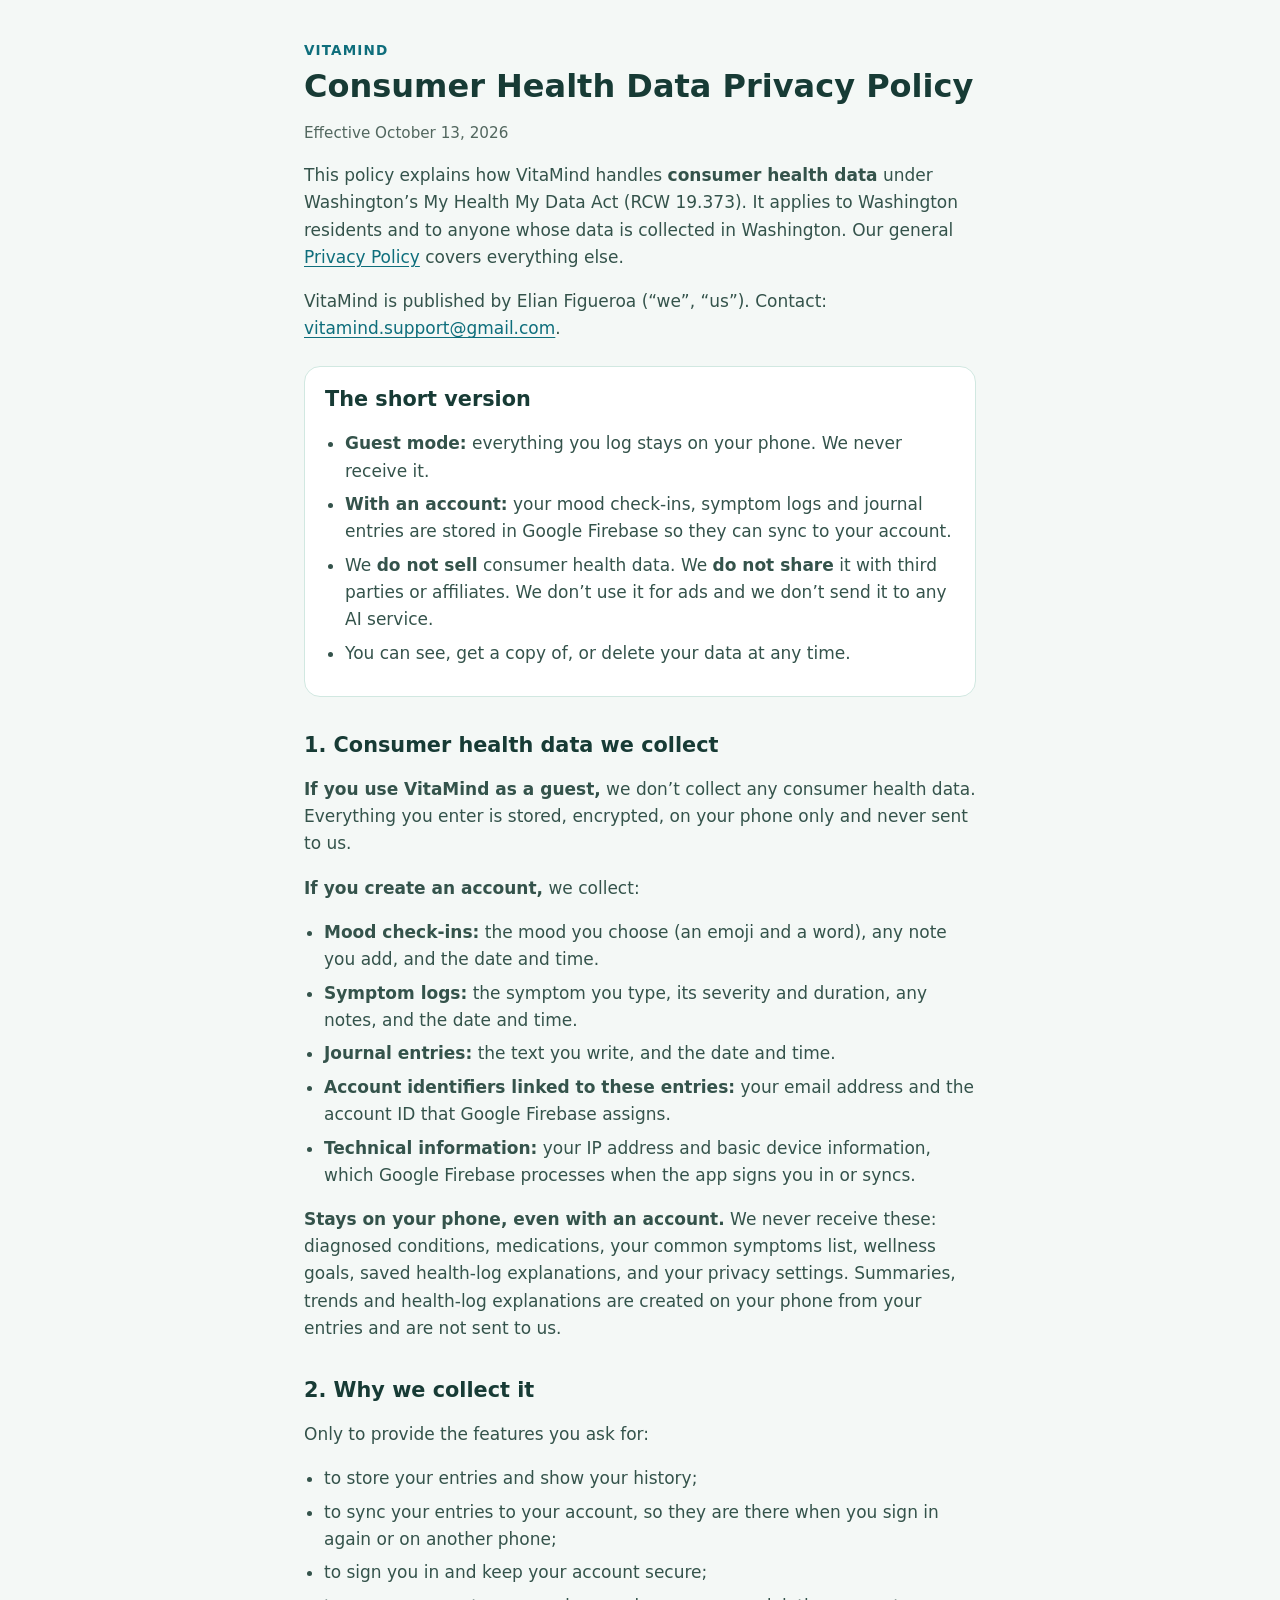
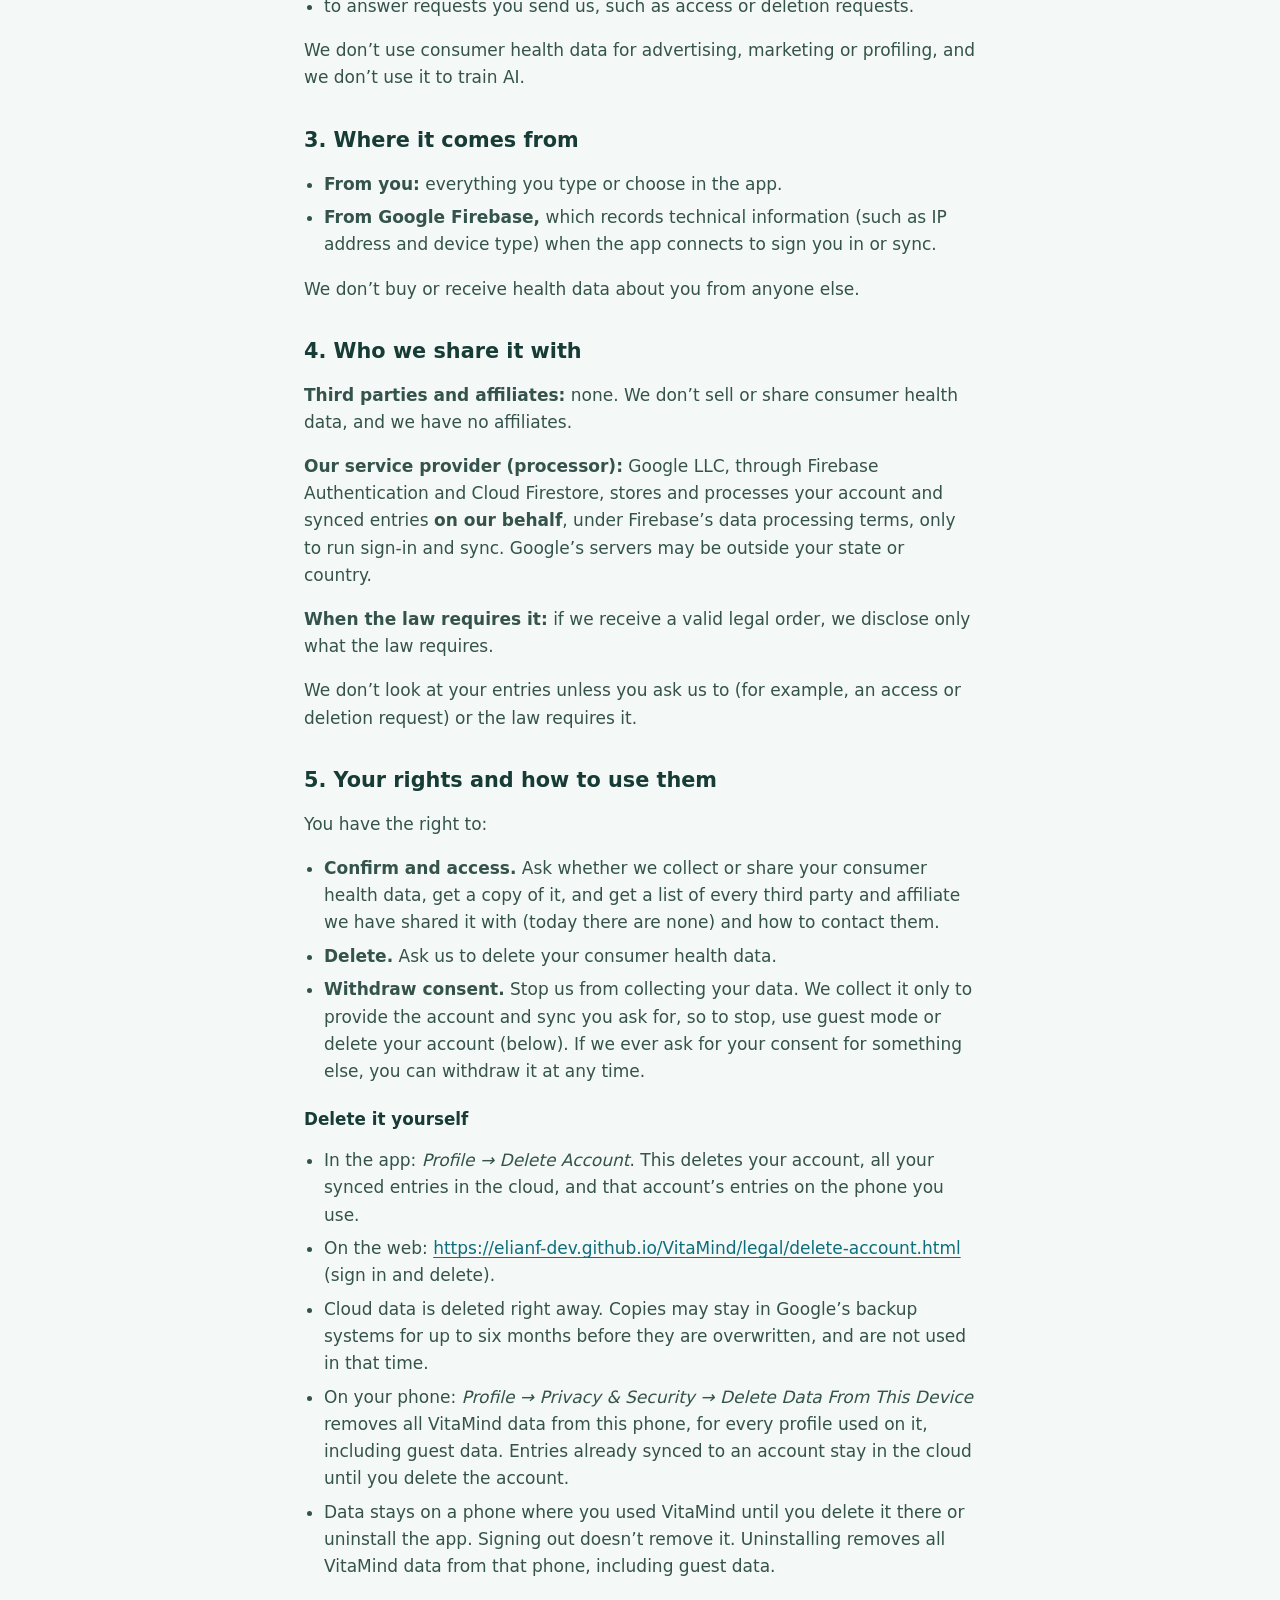
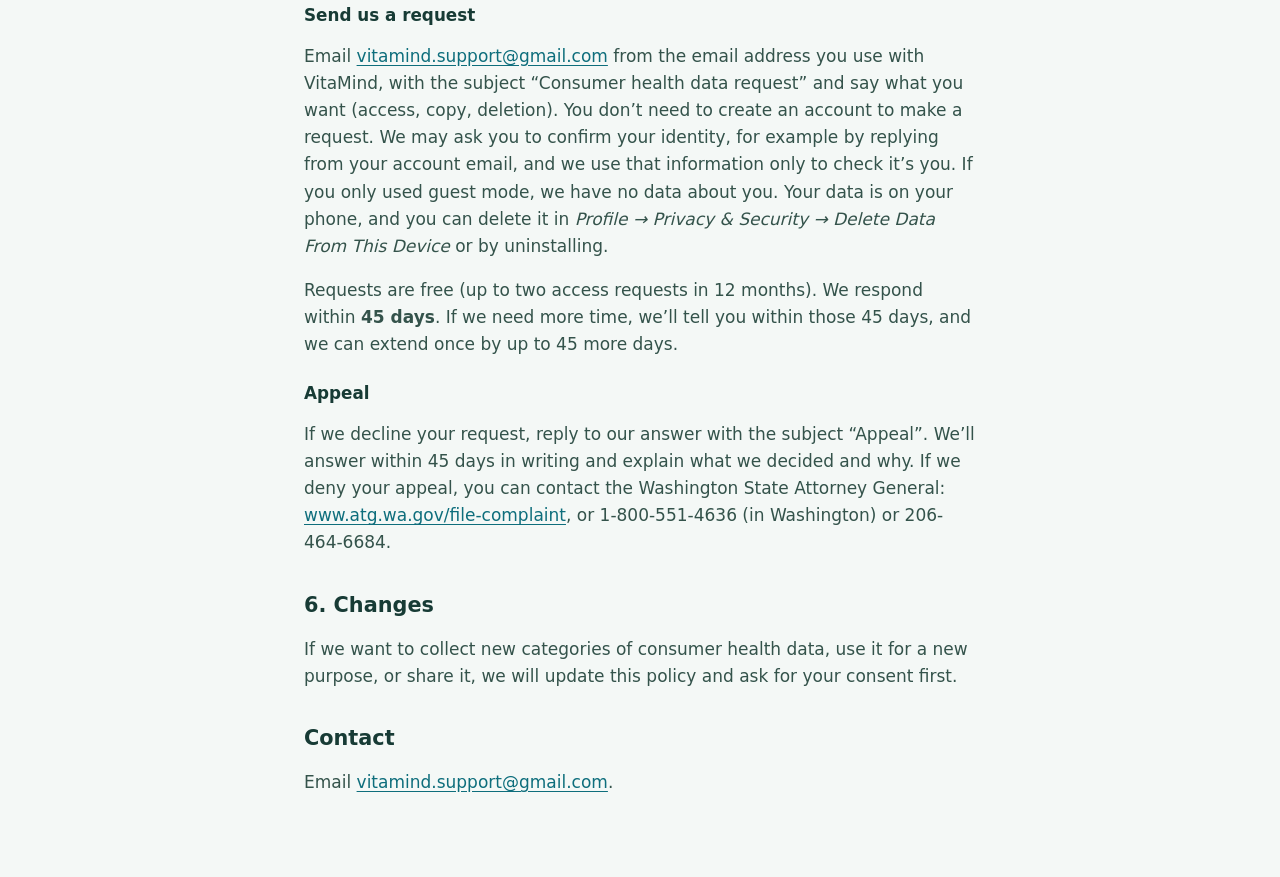
==== docs/legal/consumer-health-data.html @ d3dfd9f3 "Publish the consumer health data policy and a policy homepage Adds docs/legal/consumer-health-data.h" ====
<!doctype html>
<html lang="en">
<head>
<meta charset="utf-8">
<meta name="viewport" content="width=device-width, initial-scale=1">
<title>VitaMind Consumer Health Data Privacy Policy</title>
<meta name="description" content="How the VitaMind wellness app handles consumer health data under Washington’s My Health My Data Act.">
<link rel="stylesheet" href="legal.css">
</head>
<body>
<main>
<p class="eyebrow">VitaMind</p>
<h1>Consumer Health Data Privacy Policy</h1>
<p class="meta">Effective October 13, 2026</p>

<p>This policy explains how VitaMind handles <strong>consumer health data</strong> under Washington’s My Health My Data Act (RCW 19.373). It applies to Washington residents and to anyone whose data is collected in Washington. Our general <a href="privacy.html">Privacy Policy</a> covers everything else.</p>
<p>VitaMind is published by Elian Figueroa (“we”, “us”). Contact: <a href="mailto:vitamind.support@gmail.com">vitamind.support@gmail.com</a>.</p>

<section class="summary" aria-labelledby="summary-heading">
<h2 id="summary-heading">The short version</h2>
<ul>
<li><strong>Guest mode:</strong> everything you log stays on your phone. We never receive it.</li>
<li><strong>With an account:</strong> your mood check-ins, symptom logs and journal entries are stored in Google Firebase so they can sync to your account.</li>
<li>We <strong>do not sell</strong> consumer health data. We <strong>do not share</strong> it with third parties or affiliates. We don’t use it for ads and we don’t send it to any AI service.</li>
<li>You can see, get a copy of, or delete your data at any time.</li>
</ul>
</section>

<h2>1. Consumer health data we collect</h2>
<p><strong>If you use VitaMind as a guest,</strong> we don’t collect any consumer health data. Everything you enter is stored, encrypted, on your phone only and never sent to us.</p>
<p><strong>If you create an account,</strong> we collect:</p>
<ul>
<li><strong>Mood check-ins:</strong> the mood you choose (an emoji and a word), any note you add, and the date and time.</li>
<li><strong>Symptom logs:</strong> the symptom you type, its severity and duration, any notes, and the date and time.</li>
<li><strong>Journal entries:</strong> the text you write, and the date and time.</li>
<li><strong>Account identifiers linked to these entries:</strong> your email address and the account ID that Google Firebase assigns.</li>
<li><strong>Technical information:</strong> your IP address and basic device information, which Google Firebase processes when the app signs you in or syncs.</li>
</ul>
<p><strong>Stays on your phone, even with an account.</strong> We never receive these: diagnosed conditions, medications, your common symptoms list, wellness goals, saved health-log explanations, and your privacy settings. Summaries, trends and health-log explanations are created on your phone from your entries and are not sent to us.</p>

<h2>2. Why we collect it</h2>
<p>Only to provide the features you ask for:</p>
<ul>
<li>to store your entries and show your history;</li>
<li>to sync your entries to your account, so they are there when you sign in again or on another phone;</li>
<li>to sign you in and keep your account secure;</li>
<li>to answer requests you send us, such as access or deletion requests.</li>
</ul>
<p>We don’t use consumer health data for advertising, marketing or profiling, and we don’t use it to train AI.</p>

<h2>3. Where it comes from</h2>
<ul>
<li><strong>From you:</strong> everything you type or choose in the app.</li>
<li><strong>From Google Firebase,</strong> which records technical information (such as IP address and device type) when the app connects to sign you in or sync.</li>
</ul>
<p>We don’t buy or receive health data about you from anyone else.</p>

<h2>4. Who we share it with</h2>
<p><strong>Third parties and affiliates:</strong> none. We don’t sell or share consumer health data, and we have no affiliates.</p>
<p><strong>Our service provider (processor):</strong> Google LLC, through Firebase Authentication and Cloud Firestore, stores and processes your account and synced entries <strong>on our behalf</strong>, under Firebase’s data processing terms, only to run sign-in and sync. Google’s servers may be outside your state or country.</p>
<p><strong>When the law requires it:</strong> if we receive a valid legal order, we disclose only what the law requires.</p>
<p>We don’t look at your entries unless you ask us to (for example, an access or deletion request) or the law requires it.</p>

<h2>5. Your rights and how to use them</h2>
<p>You have the right to:</p>
<ul>
<li><strong>Confirm and access.</strong> Ask whether we collect or share your consumer health data, get a copy of it, and get a list of every third party and affiliate we have shared it with (today there are none) and how to contact them.</li>
<li><strong>Delete.</strong> Ask us to delete your consumer health data.</li>
<li><strong>Withdraw consent.</strong> Stop us from collecting your data. We collect it only to provide the account and sync you ask for, so to stop, use guest mode or delete your account (below). If we ever ask for your consent for something else, you can withdraw it at any time.</li>
</ul>

<h3>Delete it yourself</h3>
<ul>
<li>In the app: <em>Profile → Delete Account</em>. This deletes your account, all your synced entries in the cloud, and that account’s entries on the phone you use.</li>
<li>On the web: <a href="delete-account.html">https://elianf-dev.github.io/VitaMind/legal/delete-account.html</a> (sign in and delete).</li>
<li>Cloud data is deleted right away. Copies may stay in Google’s backup systems for up to six months before they are overwritten, and are not used in that time.</li>
<li>On your phone: <em>Profile → Privacy &amp; Security → Delete Data From This Device</em> removes all VitaMind data from this phone, for every profile used on it, including guest data. Entries already synced to an account stay in the cloud until you delete the account.</li>
<li>Data stays on a phone where you used VitaMind until you delete it there or uninstall the app. Signing out doesn’t remove it. Uninstalling removes all VitaMind data from that phone, including guest data.</li>
</ul>

<h3>Send us a request</h3>
<p>Email <a href="mailto:vitamind.support@gmail.com?subject=Consumer%20health%20data%20request">vitamind.support@gmail.com</a> from the email address you use with VitaMind, with the subject “Consumer health data request” and say what you want (access, copy, deletion). You don’t need to create an account to make a request. We may ask you to confirm your identity, for example by replying from your account email, and we use that information only to check it’s you. If you only used guest mode, we have no data about you. Your data is on your phone, and you can delete it in <em>Profile → Privacy &amp; Security → Delete Data From This Device</em> or by uninstalling.</p>
<p>Requests are free (up to two access requests in 12 months). We respond within <strong>45 days</strong>. If we need more time, we’ll tell you within those 45 days, and we can extend once by up to 45 more days.</p>

<h3>Appeal</h3>
<p>If we decline your request, reply to our answer with the subject “Appeal”. We’ll answer within 45 days in writing and explain what we decided and why. If we deny your appeal, you can contact the Washington State Attorney General: <a href="https://www.atg.wa.gov/file-complaint">www.atg.wa.gov/file-complaint</a>, or 1-800-551-4636 (in Washington) or 206-464-6684.</p>

<h2>6. Changes</h2>
<p>If we want to collect new categories of consumer health data, use it for a new purpose, or share it, we will update this policy and ask for your consent first.</p>

<h2>Contact</h2>
<p>Email <a href="mailto:vitamind.support@gmail.com">vitamind.support@gmail.com</a>.</p>
</main>
</body>
</html>
---- docs/legal/legal.css ----
/* Shared styles for VitaMind's public legal pages. Colors follow the app's
   Deep Teal palette and pass WCAG AA in both light and dark mode. */
:root {
  --bg: #f4f8f6;
  --surface: #ffffff;
  --text: #173b35;
  --body: #34534b;
  --muted: #52675f;
  --accent: #0e6e7c;
  --accent-ink: #ffffff;
  --border: #d1e8e1;
  --danger: #a8423c;
  --danger-ink: #ffffff;
  --danger-text: #9b3a35;
  color-scheme: light dark;
}

@media (prefers-color-scheme: dark) {
  :root {
    --bg: #101a18;
    --surface: #182523;
    --text: #e6f0ed;
    --body: #c9d8d4;
    --muted: #a3b8b2;
    --accent: #7fcbd3;
    --accent-ink: #0b2a2e;
    --border: #2a3c38;
    --danger: #f2a49e;
    --danger-ink: #3a0e0b;
    --danger-text: #f6b5af;
  }
}

* {
  box-sizing: border-box;
}

body {
  margin: 0;
  background: var(--bg);
  color: var(--body);
  font: 17px/1.6 system-ui, -apple-system, "Segoe UI", Roboto, sans-serif;
}

main {
  max-width: 44rem;
  margin: 0 auto;
  padding: 2.5rem 1rem 4rem;
}

h1,
h2,
h3 {
  color: var(--text);
  line-height: 1.25;
}

h1 {
  font-size: 2rem;
  margin: 0.25rem 0 0.5rem;
}

h2 {
  font-size: 1.3rem;
  margin: 2.25rem 0 0.5rem;
}

h3 {
  font-size: 1.05rem;
  margin: 1.5rem 0 0.25rem;
}

a {
  color: var(--accent);
  text-underline-offset: 0.15em;
}

a:focus-visible {
  outline: 3px solid var(--accent);
  outline-offset: 2px;
  border-radius: 4px;
}

ul,
ol {
  padding-left: 1.25rem;
}

li + li {
  margin-top: 0.4rem;
}

.eyebrow {
  margin: 0;
  color: var(--accent);
  font-size: 0.85rem;
  font-weight: 700;
  letter-spacing: 0.08em;
  text-transform: uppercase;
}

.meta {
  color: var(--muted);
  font-size: 0.95rem;
}

.lede {
  font-size: 1.1rem;
}

.summary {
  margin: 1.5rem 0;
  padding: 0.25rem 1.25rem 0.75rem;
  background: var(--surface);
  border: 1px solid var(--border);
  border-radius: 16px;
}

.summary h2 {
  margin-top: 1rem;
}

.button {
  display: inline-block;
  padding: 0.75rem 1.4rem;
  border-radius: 999px;
  background: var(--accent);
  color: var(--accent-ink);
  font-weight: 700;
  text-decoration: none;
}

.button:hover {
  filter: brightness(1.08);
}

/* Account deletion form */
form {
  display: grid;
  gap: 0.35rem;
  margin-top: 1rem;
}

label {
  color: var(--text);
  font-weight: 600;
  margin-top: 0.5rem;
}

input[type="email"],
input[type="password"] {
  width: 100%;
  padding: 0.7rem 0.85rem;
  border: 1.5px solid var(--muted);
  border-radius: 10px;
  background: var(--bg);
  color: var(--text);
  font: inherit;
}

input:focus-visible,
button:focus-visible {
  outline: 3px solid var(--accent);
  outline-offset: 2px;
}

label.check {
  display: flex;
  gap: 0.6rem;
  align-items: flex-start;
  font-weight: 400;
  color: var(--body);
}

label.check input {
  width: 1.25rem;
  height: 1.25rem;
  margin-top: 0.2rem;
  flex: none;
  accent-color: var(--accent);
}

.actions {
  display: flex;
  flex-wrap: wrap;
  gap: 0.75rem 1.25rem;
  align-items: center;
}

button {
  font: inherit;
  cursor: pointer;
  min-height: 48px;
}

button.button {
  border: 0;
}

.danger {
  --accent: var(--danger);
  background: var(--danger);
  color: var(--danger-ink);
}

button.link {
  border: 0;
  padding: 0 0.25rem;
  background: none;
  color: var(--accent);
  text-decoration: underline;
}

button:disabled,
input:disabled {
  opacity: 0.6;
  cursor: not-allowed;
}

#status {
  margin: 0.75rem 0 0;
  font-weight: 600;
}

#status:empty {
  display: none;
}

#status[data-kind="error"] {
  color: var(--danger-text);
}

#status[data-kind="success"] {
  color: var(--text);
}
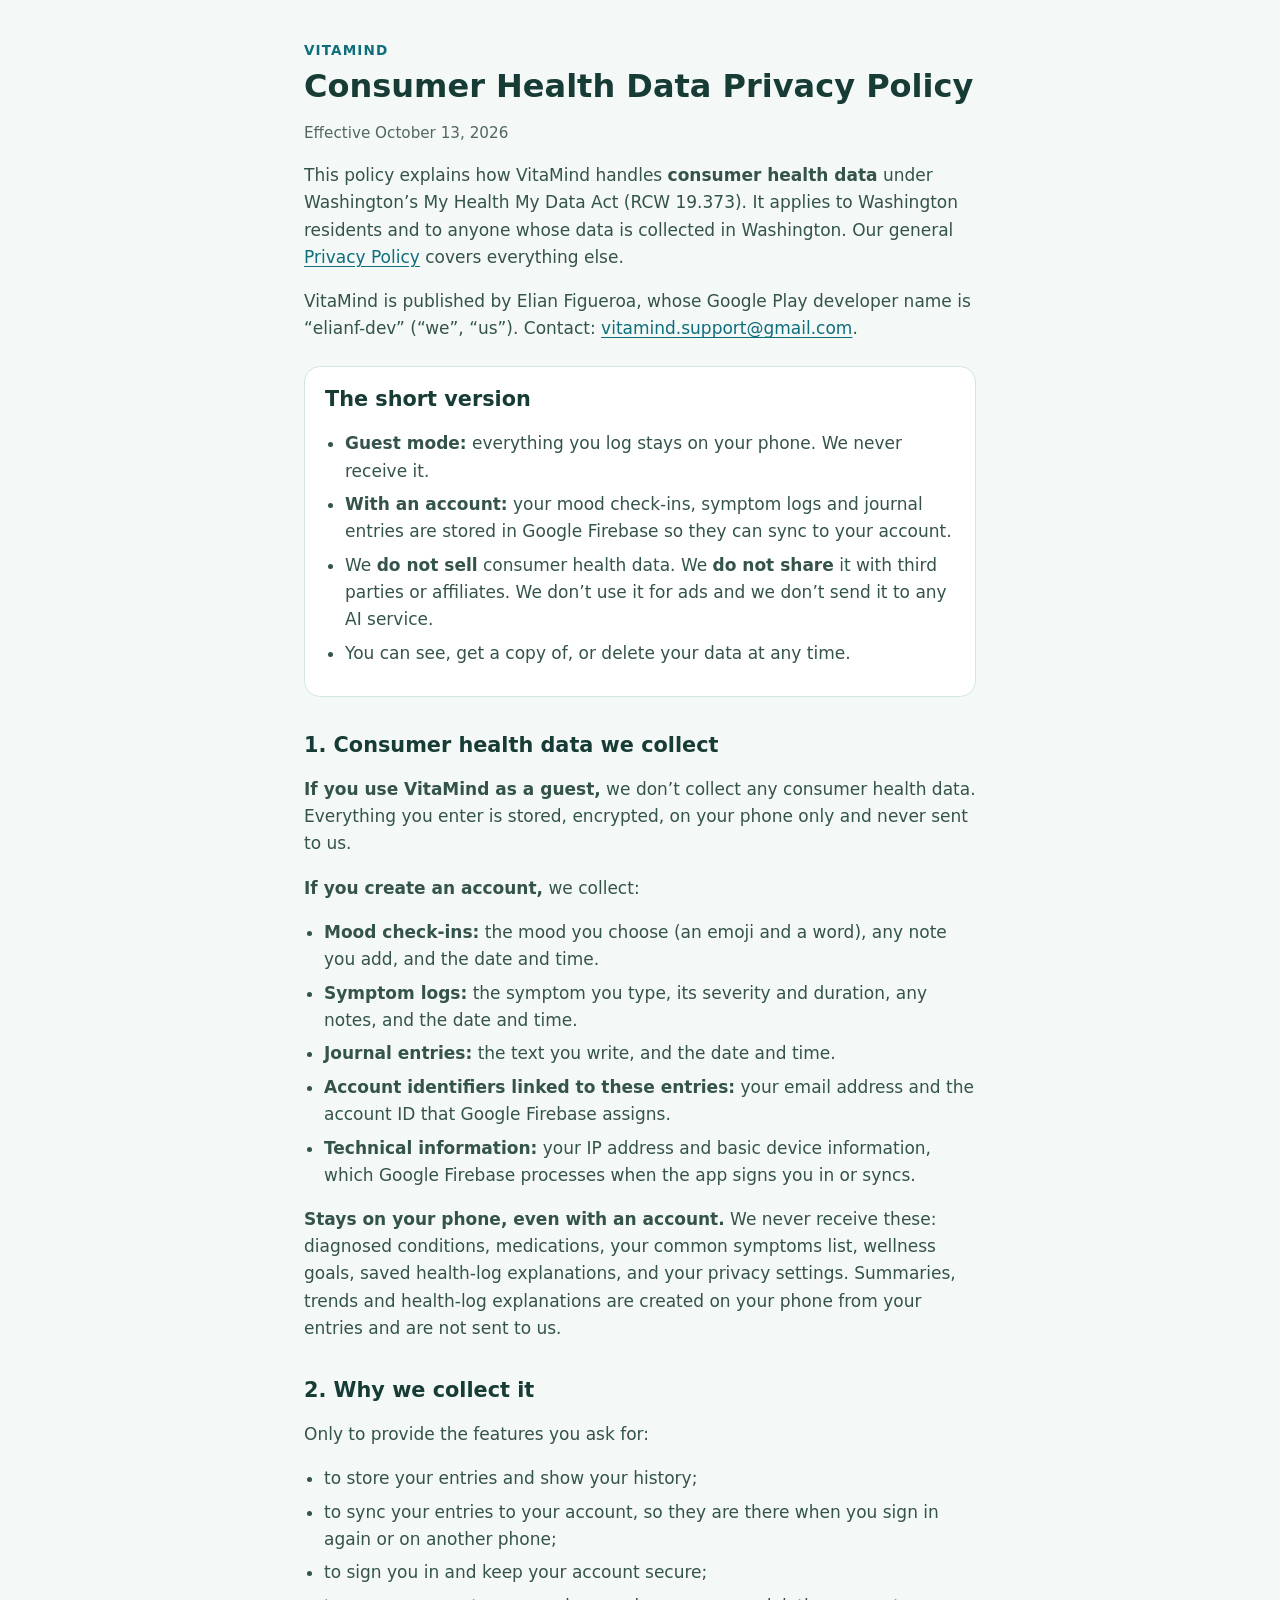
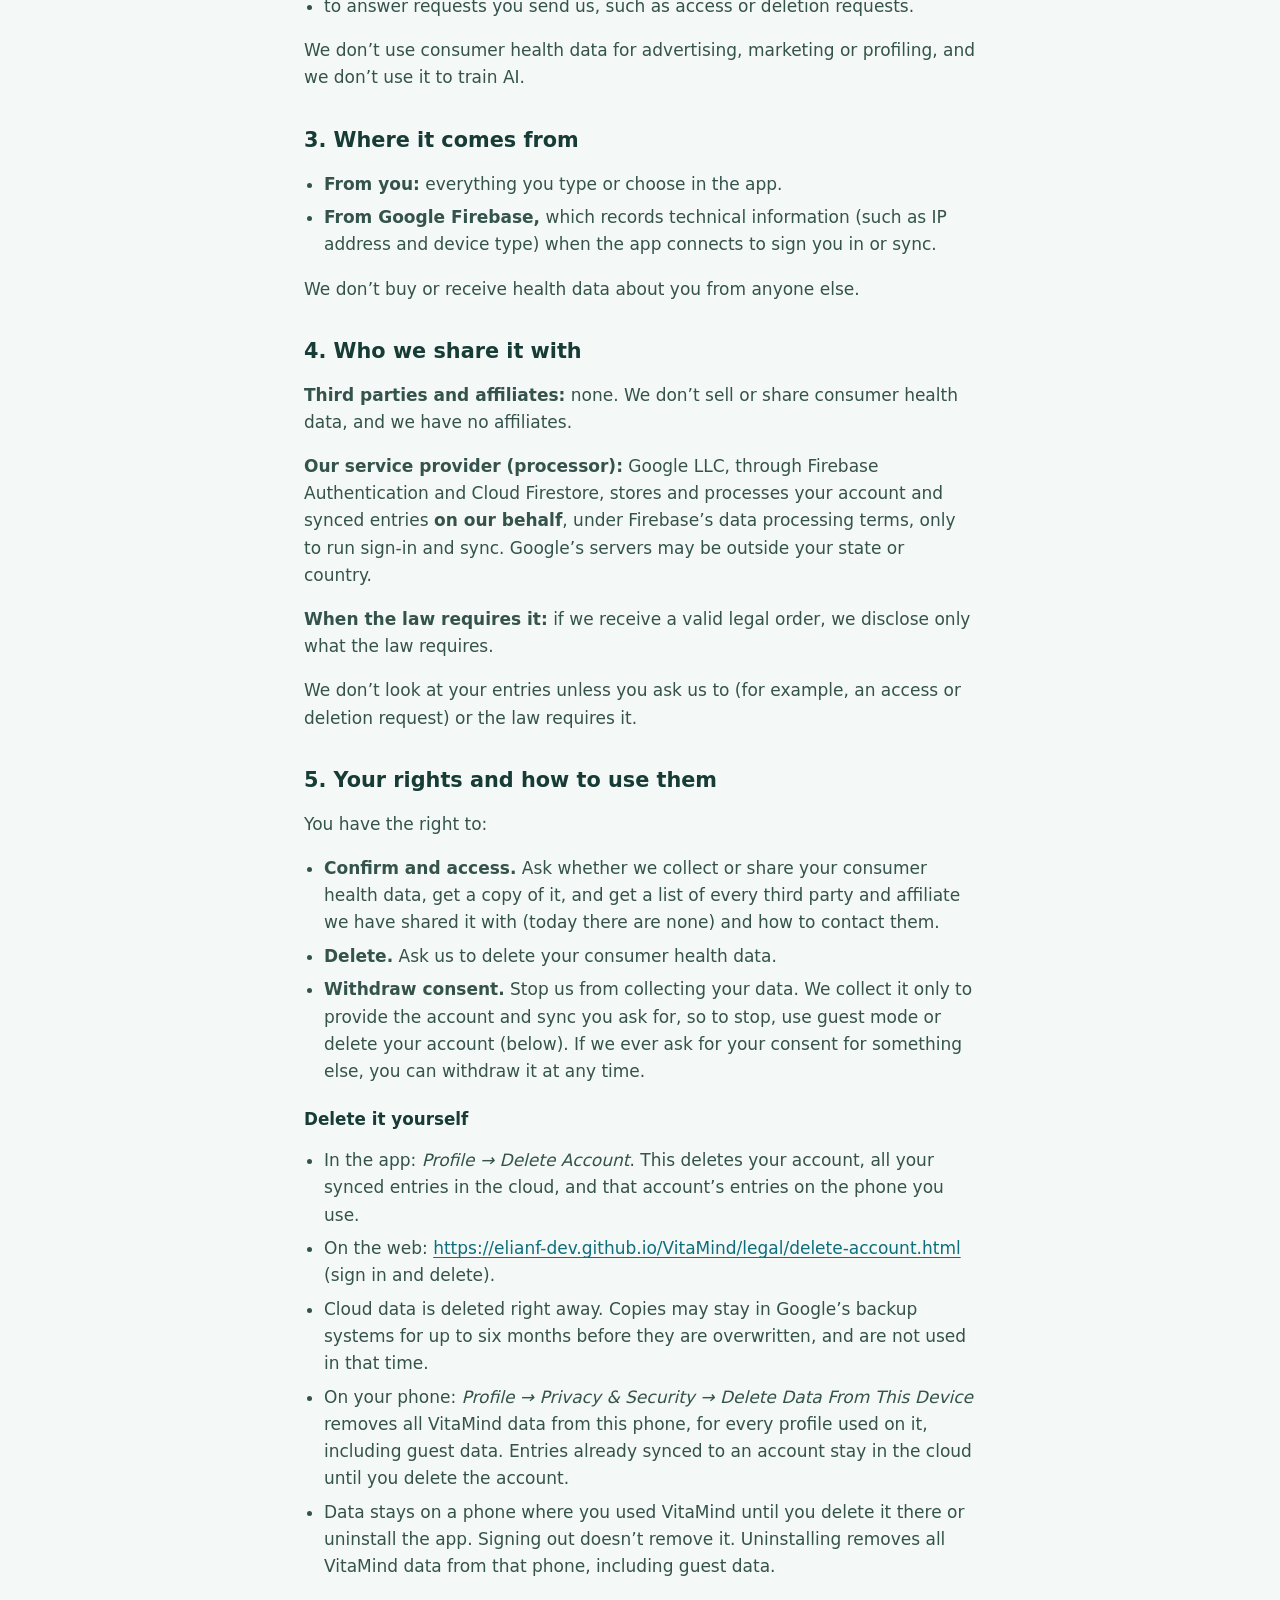
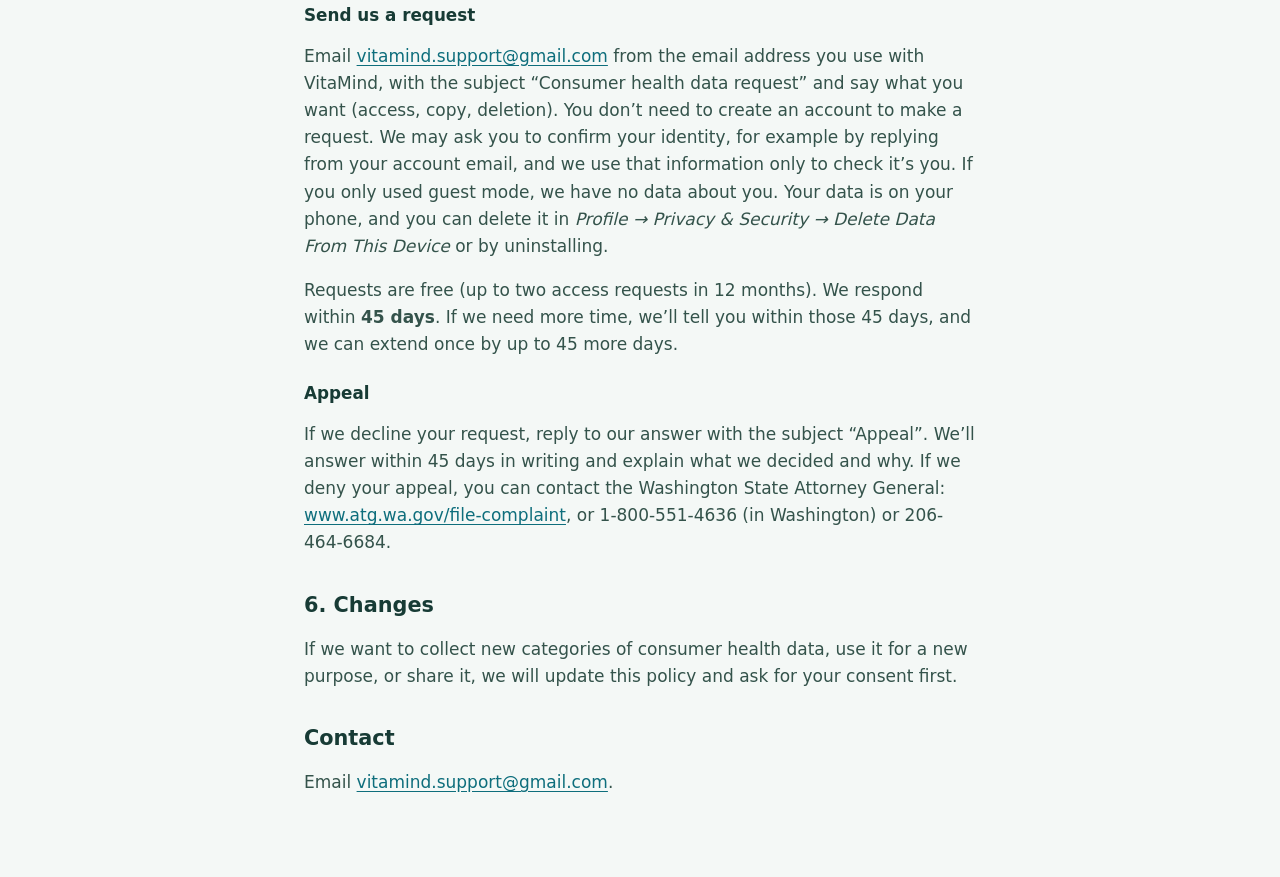
==== commit de02a7ba: "Name the Google Play developer account in the policies" ====
--- a/docs/legal/consumer-health-data.html
+++ b/docs/legal/consumer-health-data.html
@@ -14,7 +14,7 @@
 <p class="meta">Effective October 13, 2026</p>
 
 <p>This policy explains how VitaMind handles <strong>consumer health data</strong> under Washington’s My Health My Data Act (RCW 19.373). It applies to Washington residents and to anyone whose data is collected in Washington. Our general <a href="privacy.html">Privacy Policy</a> covers everything else.</p>
-<p>VitaMind is published by Elian Figueroa (“we”, “us”). Contact: <a href="mailto:vitamind.support@gmail.com">vitamind.support@gmail.com</a>.</p>
+<p>VitaMind is published by Elian Figueroa, whose Google Play developer name is “elianf-dev” (“we”, “us”). Contact: <a href="mailto:vitamind.support@gmail.com">vitamind.support@gmail.com</a>.</p>
 
 <section class="summary" aria-labelledby="summary-heading">
 <h2 id="summary-heading">The short version</h2>
